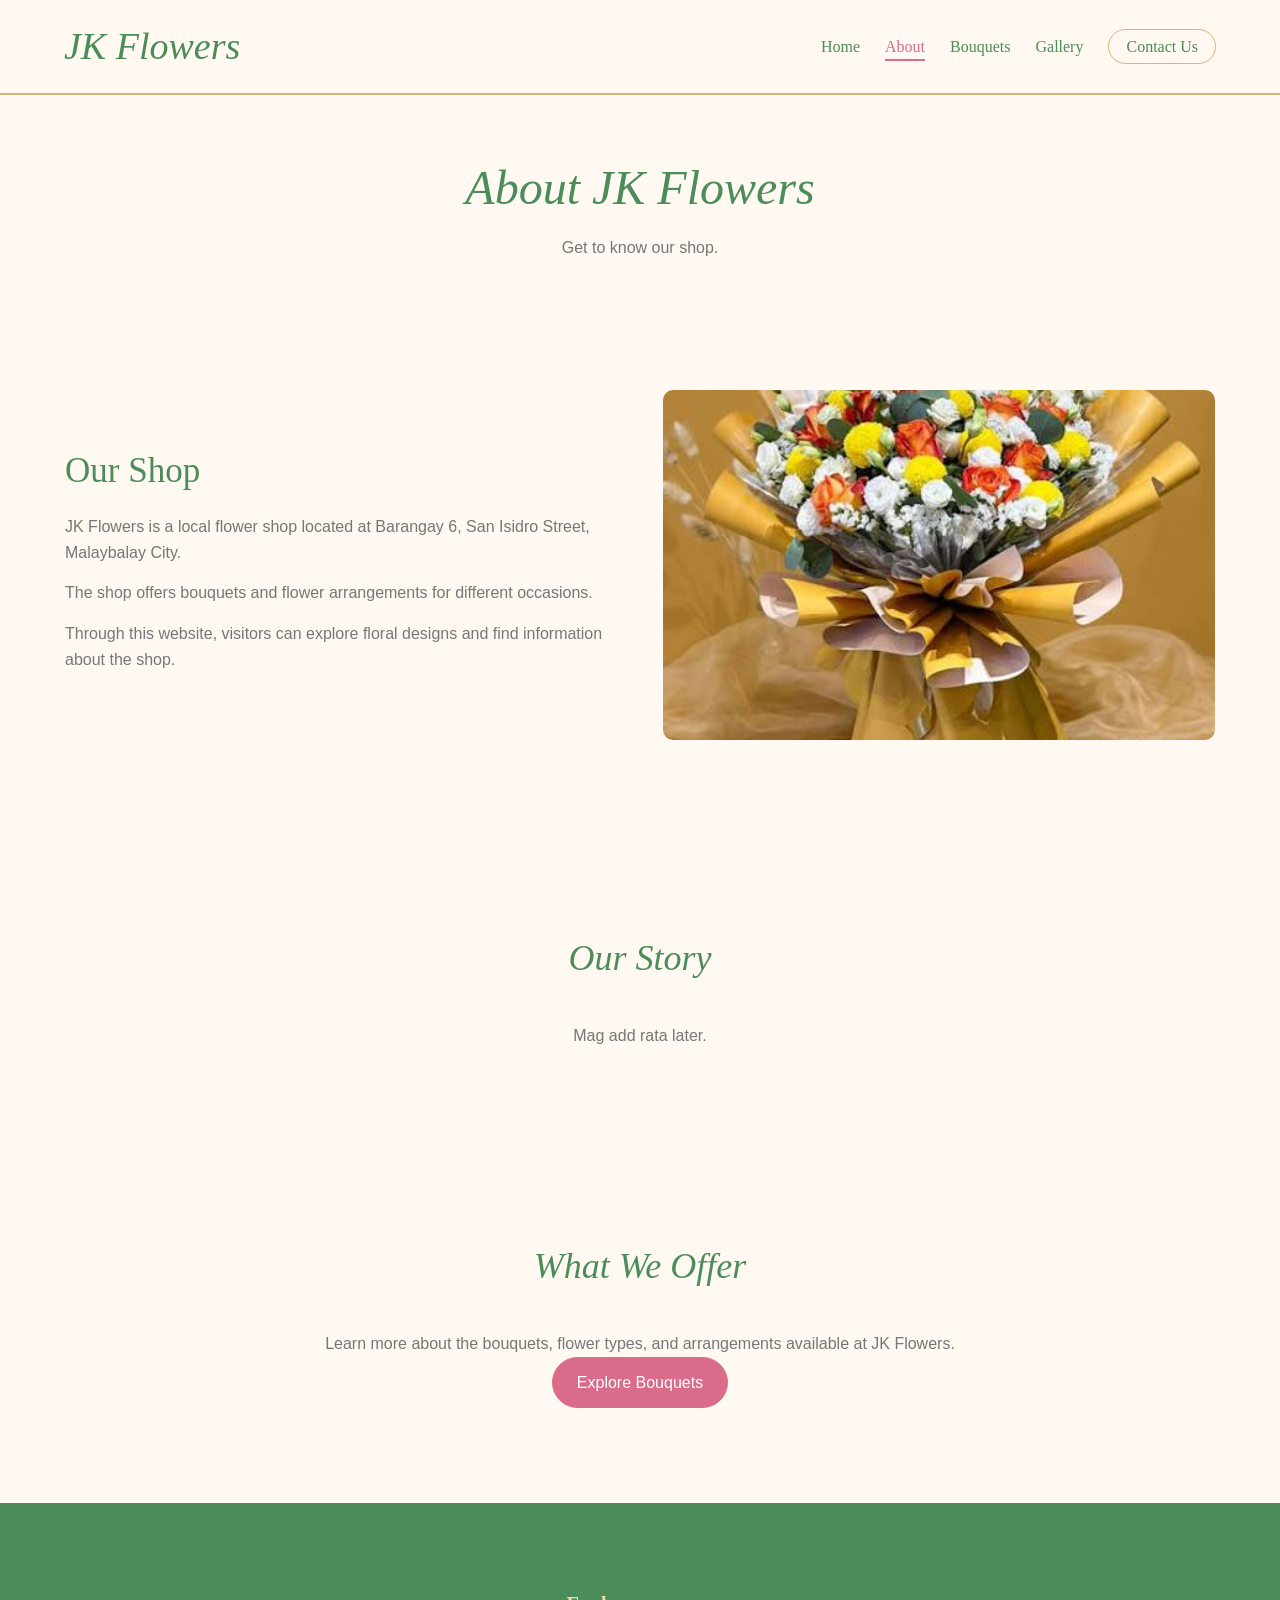
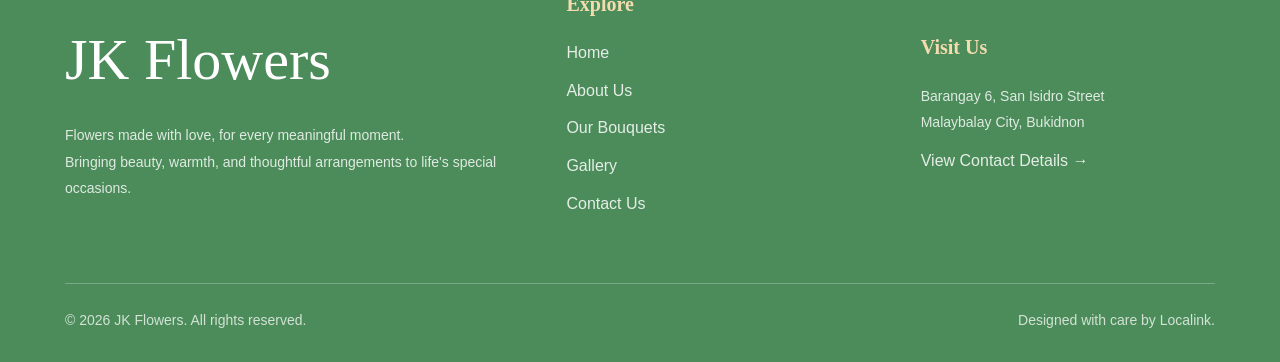
==== about.html @ 7b464dab "Add files via upload" ====
<!DOCTYPE html>
<html lang="en">
<head>
    <meta charset="UTF-8">
    <meta name="viewport" content="width=device-width, initial-scale=1.0">
    <title>JK Flowers | About</title>
    <link rel="stylesheet" href="style.css">
</head>
<body>

<header>
    <nav class="navbar">
        <a href="index.html" class="logo">JK Flowers</a>

        <ul class="nav-links">
            <li><a href="index.html">Home</a></li>
            <li><a href="about.html" class="active">About</a></li>
            <li><a href="bouquets.html">Bouquets</a></li>
            <li><a href="gallery.html">Gallery</a></li>
            <li><a href="contact.html" class="contact-link">Contact Us</a></li>
        </ul>
    </nav>
</header>

<main>

    <section class="page-banner">
        <h1>About JK Flowers</h1>
        <p>Get to know our shop.</p>
    </section>

    <section class="section">
        <div class="container about-layout">

            <div>
                <h2>Our Shop</h2>

                <p>
                    JK Flowers is a local flower shop located
                    at Barangay 6, San Isidro Street,
                    Malaybalay City.
                </p>

                <p>
                    The shop offers bouquets and flower
                    arrangements for different occasions.
                </p>

                <p>
                    Through this website, visitors can explore
                    floral designs and find information about
                    the shop.
                </p>
            </div>

            <div>
                <img src="images/shop.jpg"
                     alt="JK Flowers shop">
            </div>

        </div>
    </section>

    <section class="section">
        <div class="container intro">

            <div class="section-title">
                <h2>Our Story</h2>
            </div>

            <p>
                Mag add rata later.
            </p>

        </div>
    </section>

    <section class="section">
        <div class="container intro">

            <div class="section-title">
                <h2>What We Offer</h2>
            </div>

            <p>
                Learn more about the bouquets, flower types,
                and arrangements available at JK Flowers.
            </p>

            <a href="bouquets.html" class="btn">
                Explore Bouquets
            </a>

        </div>
    </section>

</main>


<footer class="site-footer">
    <div class="container">

        <div class="footer-content">

            <div class="footer-brand">
                <h2>JK Flowers</h2>
                <p>
                    Flowers made with love, for every
                    meaningful moment.
                </p>
                <p>
                    Bringing beauty, warmth, and thoughtful
                    arrangements to life's special occasions.
                </p>
            </div>

            <div class="footer-column">
                <h3>Explore</h3>
                <a href="index.html">Home</a>
                <a href="about.html">About Us</a>
                <a href="bouquets.html">Our Bouquets</a>
                <a href="gallery.html">Gallery</a>
                <a href="contact.html">Contact Us</a>
            </div>

            <div class="footer-column">
                <h3>Visit Us</h3>
                <p>Barangay 6, San Isidro Street</p>
                <p>Malaybalay City, Bukidnon</p>
                <a href="contact.html">View Contact Details →</a>
            </div>

        </div>

        <div class="footer-bottom">
            <p>© 2026 JK Flowers. All rights reserved.</p>
            <p>Designed with care by Localink.</p>
        </div>

    </div>
</footer>


</body>
</html>
---- style.css ----
:root {
    --rose: #D96C8A;
    --green: #4C8C5A;
    --white: #FFFFFF;
    --gold: #D6B77A;
    --ivory: #FFF9F2;
    --text: #333333;
    --muted: #777777;
}


* {
    margin: 0;
    padding: 0;
    box-sizing: border-box;
}

html {
    scroll-behavior: smooth;
}

body {
    background: var(--ivory);
    color: var(--text);
    font-family: Arial, Helvetica, sans-serif;
    line-height: 1.6;
}

img {
    display: block;
    width: 100%;
    object-fit: cover;
}

a {
    color: inherit;
    text-decoration: none;
}


@view-transition {
    navigation: auto;
}

::view-transition-old(root) {
    animation: fade-out 0.2s ease both;
}

::view-transition-new(root) {
    animation: fade-in 0.35s ease both;
}

@keyframes fade-out {
    from {
        opacity: 1;
    }

    to {
        opacity: 0;
    }
}

@keyframes fade-in {
    from {
        opacity: 0;
        transform: translateY(8px);
    }

    to {
        opacity: 1;
        transform: translateY(0);
    }
}



@keyframes page-entrance {
    from {
        opacity: 0;
        transform: translateY(10px);
    }

    to {
        opacity: 1;
        transform: translateY(0);
    }
}

body {
    animation: page-entrance 0.5s ease;
}



header {
    background: var(--ivory);
    border-bottom: 2px solid var(--gold);
    position: sticky;
    top: 0;
    z-index: 100;
}

.navbar {
    max-width: 1200px;
    width: 90%;
    margin: auto;
    padding: 16px 0;

    display: flex;
    align-items: center;
    justify-content: space-between;
    gap: 25px;
}

.logo {
    color: var(--green);
    font-family: Georgia, serif;
    font-size: 27px;
    font-weight: bold;
    font-style: italic;
}

.nav-links {
    display: flex;
    align-items: center;
    gap: 25px;
    list-style: none;
}

.nav-links a {
    color: var(--green);
    font-family: Georgia, serif;
    font-size: 16px;
    position: relative;
    transition: color 0.3s ease;
}



.nav-links a::after {
    content: "";
    position: absolute;
    width: 0;
    height: 2px;
    left: 0;
    bottom: -6px;
    background: var(--rose);
    transition: width 0.3s ease;
}

.nav-links a:hover::after,
.nav-links a.active::after {
    width: 100%;
}

.nav-links a:hover,
.nav-links a.active {
    color: var(--rose);
}

.contact-link {
    border: 1px solid var(--gold);
    border-radius: 25px;
    padding: 8px 17px;
}



.btn {
    display: inline-block;
    background: var(--rose);
    color: var(--white);
    border: 1px solid var(--rose);
    border-radius: 30px;
    padding: 12px 24px;
    transition: all 0.3s ease;
}

.btn:hover {
    background: var(--green);
    border-color: var(--green);
    transform: translateY(-3px);
}

.btn-outline {
    background: transparent;
    color: var(--text);
    border-color: var(--gold);
}

.btn-outline:hover {
    background: var(--gold);
    color: var(--white);
}



.container {
    max-width: 1150px;
    width: 90%;
    margin: auto;
}

.section {
    padding: 75px 0;
}

.section-title {
    text-align: center;
    margin-bottom: 35px;
}

.section-title h2 {
    color: var(--green);
    font-family: Georgia, serif;
    font-size: 36px;
    font-style: italic;
    font-weight: normal;
}

.section-title p {
    color: var(--muted);
    margin-top: 8px;
}



.hero {
    max-width: 1200px;
    width: 90%;
    margin: auto;
    padding: 65px 0;

    display: grid;
    grid-template-columns: 1fr 1fr;
    align-items: center;
    gap: 55px;
}

.hero-text h1 {
    font-family: Georgia, serif;
    font-size: clamp(42px, 5vw, 66px);
    font-weight: normal;
    line-height: 1.1;
    margin-bottom: 20px;
}

.hero-text h1 span {
    color: var(--rose);
    font-style: italic;
}

.hero-text p {
    color: var(--muted);
    margin-bottom: 25px;
}

.hero-buttons {
    display: flex;
    gap: 12px;
    flex-wrap: wrap;
}

.hero-image img {
    height: 390px;
    border-radius: 8px;
    box-shadow: 12px 12px 0 var(--gold);
    animation: gentle-float 6s ease-in-out infinite;
}

@keyframes gentle-float {
    0%, 100% {
        transform: translateY(0);
    }

    50% {
        transform: translateY(-7px);
    }
}



.intro {
    max-width: 800px;
    margin: auto;
    text-align: center;
}

.intro p {
    color: var(--muted);
    margin-top: 15px;
}



.product-grid {
    display: grid;
    grid-template-columns: repeat(3, 1fr);
    gap: 25px;
}

.product-card {
    background: var(--white);
    padding: 12px;
    border: 1px solid #eadfce;
    border-radius: 12px;
    overflow: hidden;

    transition:
        transform 0.35s ease,
        box-shadow 0.35s ease;
}

.product-card:hover {
    transform: translateY(-8px);
    box-shadow: 0 12px 25px rgba(51, 51, 51, 0.12);
}

.product-card img {
    height: 230px;
    border-radius: 8px;
    transition: transform 0.5s ease;
}

.product-card:hover img {
    transform: scale(1.04);
}

.product-card h3 {
    font-family: Georgia, serif;
    font-size: 19px;
    margin-top: 12px;
}

.product-card p {
    color: var(--muted);
    font-size: 14px;
}



.page-banner {
    text-align: center;
    padding: 55px 20px 35px;
}

.page-banner h1 {
    color: var(--green);
    font-family: Georgia, serif;
    font-size: 48px;
    font-weight: normal;
    font-style: italic;
}

.page-banner p {
    color: var(--muted);
    margin-top: 8px;
}



.about-layout {
    display: grid;
    grid-template-columns: 1fr 1fr;
    align-items: center;
    gap: 45px;
}

.about-layout img {
    height: 350px;
    border-radius: 10px;
}

.about-layout h2 {
    color: var(--green);
    font-family: Georgia, serif;
    font-size: 35px;
    font-weight: normal;
    margin-bottom: 15px;
}

.about-layout p {
    color: var(--muted);
    margin-bottom: 15px;
}



.bouquet-grid {
    display: grid;
    grid-template-columns: repeat(4, 1fr);
    gap: 25px;
}

.bouquet-card {
    text-align: center;
}

.bouquet-card img {
    height: 230px;
    border-radius: 9px;
    transition: transform 0.4s ease;
}

.bouquet-card:hover img {
    transform: scale(1.04);
}

.bouquet-info {
    background: var(--white);
    border: 1px solid var(--gold);
    border-radius: 12px;
    padding: 12px;
    margin-top: 12px;
}

.bouquet-info h3 {
    font-family: Georgia, serif;
    font-weight: normal;
}

.bouquet-info p {
    color: var(--muted);
    font-size: 13px;
}



.gallery-grid {
    display: grid;
    grid-template-columns: repeat(4, 1fr);
    gap: 20px;
}

.gallery-grid img {
    height: 260px;
    border-radius: 9px;
    transition:
        transform 0.4s ease,
        box-shadow 0.4s ease;
}

.gallery-grid img:hover {
    transform: scale(1.04);
    box-shadow: 0 10px 20px rgba(0, 0, 0, 0.15);
}

.contact-grid {
    display: grid;
    grid-template-columns: repeat(3, 1fr);
    gap: 22px;
}

.contact-card {
    background: var(--white);
    padding: 28px;
    border-radius: 12px;
    border: 1px solid #eadfce;
    text-align: center;

    transition:
        transform 0.3s ease,
        box-shadow 0.3s ease;
}

.contact-card:hover {
    transform: translateY(-6px);
    box-shadow: 0 8px 18px rgba(51, 51, 51, 0.08);
}

.contact-card h3 {
    color: var(--green);
    font-family: Georgia, serif;
    margin-bottom: 10px;
}

.contact-card p {
    color: var(--muted);
    font-size: 14px;
}

.map-link {
    display: inline-block;
    color: var(--rose);
    font-weight: bold;
    margin-top: 12px;
    transition: color 0.3s ease;
}

.map-link:hover {
    color: var(--green);
}


.map-section {
    margin-top: 50px;
    text-align: center;
}

.map-section h2 {
    color: var(--green);
    font-family: Georgia, serif;
    font-size: 32px;
    margin-bottom: 10px;
}

.map-section > p {
    color: var(--muted);
    margin-bottom: 20px;
}

.map-container {
    overflow: hidden;
    border-radius: 15px;
    border: 2px solid var(--gold);
    box-shadow: 0 8px 20px rgba(0, 0, 0, 0.08);
}

.map-container iframe {
    display: block;
    width: 100%;
    height: 350px;
    border: 0;
}



footer {
    background: var(--green);
    color: var(--white);
    margin-top: 60px;
    padding: 30px 5%;
}

.footer-content {
    max-width: 1150px;
    margin: auto;

    display: flex;
    align-items: center;
    justify-content: space-between;
    flex-wrap: wrap;
    gap: 25px;
}

.footer-content p {
    font-size: 14px;
}

.footer-content a {
    text-decoration: underline;
}



@media (max-width: 850px) {
    .navbar {
        flex-direction: column;
    }

    .nav-links {
        gap: 15px;
        flex-wrap: wrap;
        justify-content: center;
    }

    .hero {
        gap: 25px;
    }

    .bouquet-grid,
    .gallery-grid {
        grid-template-columns: repeat(2, 1fr);
    }
}



@media (max-width: 600px) {
    .hero,
    .about-layout {
        grid-template-columns: 1fr;
    }

    .hero {
        padding: 40px 0;
    }

    .hero-image img {
        height: 280px;
    }

    .product-grid,
    .contact-grid {
        grid-template-columns: 1fr;
    }

    .bouquet-grid,
    .gallery-grid {
        grid-template-columns: repeat(2, 1fr);
        gap: 12px;
    }

    .bouquet-card img,
    .gallery-grid img {
        height: 170px;
    }

    .section {
        padding: 45px 0;
    }

    .section-title h2 {
        font-size: 29px;
    }

    .page-banner h1 {
        font-size: 38px;
    }

    .footer-content {
        flex-direction: column;
        text-align: center;
    }

    .map-container iframe {
        height: 280px;
    }
}



@media (prefers-reduced-motion: reduce) {
    *,
    *::before,
    *::after {
        animation-duration: 0.01ms !important;
        animation-iteration-count: 1 !important;
        scroll-behavior: auto !important;
        transition-duration: 0.01ms !important;
    }
}



.contact-section {
    background: var(--ivory);
    padding: 80px 0;
}

.contact-grid {
    display: grid;
    grid-template-columns: repeat(3, 1fr);
    gap: 25px;
}

.contact-card {
    display: block;
    padding: 35px 25px;
    background: var(--white);
    border: 1px solid rgba(214, 183, 122, 0.35);
    border-radius: 18px;
    text-align: center;
    color: var(--text);
    text-decoration: none;
    box-shadow: 0 8px 25px rgba(0, 0, 0, 0.04);
    transition: transform 0.3s ease, box-shadow 0.3s ease;
}

.contact-card:hover {
    transform: translateY(-8px);
    box-shadow: 0 15px 35px rgba(0, 0, 0, 0.09);
}

.contact-icon {
    width: 60px;
    height: 60px;
    margin: 0 auto 20px;
    display: flex;
    align-items: center;
    justify-content: center;
    border-radius: 50%;
    background: var(--ivory);
    color: var(--rose);
    font-size: 30px;
}

.contact-card h3 {
    color: var(--green);
    margin-bottom: 15px;
    font-size: 21px;
}

.contact-card p {
    color: var(--muted);
    margin: 8px 0;
    line-height: 1.6;
}

.location-link {
    display: inline-block;
    margin-top: 18px;
    color: var(--rose);
    font-weight: bold;
}

.contact-note {
    display: inline-block;
    margin-top: 15px;
    color: var(--muted);
    font-size: 13px;
}



.map-popup {
    position: fixed;
    inset: 0;
    z-index: 9999;
    display: flex;
    align-items: center;
    justify-content: center;
    padding: 20px;
    opacity: 0;
    visibility: hidden;
    transition: opacity 0.3s ease, visibility 0.3s ease;
}

.map-popup:target {
    opacity: 1;
    visibility: visible;
}

.map-overlay {
    position: absolute;
    inset: 0;
    background: rgba(25, 35, 25, 0.7);
    backdrop-filter: blur(5px);
}

.map-popup-content {
    position: relative;
    z-index: 1;
    width: min(750px, 100%);
    padding: 25px;
    background: var(--white);
    border-radius: 18px;
    box-shadow: 0 20px 60px rgba(0, 0, 0, 0.2);
    transform: translateY(20px);
    transition: transform 0.3s ease;
}

.map-popup:target .map-popup-content {
    transform: translateY(0);
}

.map-popup-header {
    display: flex;
    align-items: center;
    justify-content: space-between;
    gap: 15px;
    margin-bottom: 20px;
}

.map-popup-header h2 {
    color: var(--green);
    margin-top: 5px;
}

.map-close {
    display: flex;
    align-items: center;
    justify-content: center;
    width: 40px;
    height: 40px;
    border-radius: 50%;
    background: var(--ivory);
    color: var(--rose);
    text-decoration: none;
    font-size: 28px;
    transition: background 0.3s ease;
}

.map-close:hover {
    background: #f5e5e9;
}

.map-popup iframe {
    display: block;
    width: 100%;
    border-radius: 12px;
}

.map-directions {
    display: inline-block;
    margin-top: 18px;
}



@media (max-width: 850px) {
    .contact-grid {
        grid-template-columns: 1fr 1fr;
    }
}

@media (max-width: 600px) {
    .contact-grid {
        grid-template-columns: 1fr;
    }

    .map-popup-content {
        padding: 18px;
    }

    .map-popup iframe {
        height: 320px;
    }
}

/* ==================================
   NEW CURSIVE LOGO
================================== */

.logo {
    font-family: "Brush Script MT", "Segoe Script", cursive;
    font-size: 38px;
    font-weight: normal;
    letter-spacing: 0;
    color: var(--green);
    text-decoration: none;
}
.logo span {
    color: #D6B77A;
    font-size: 38px;
}

/* ==================================
   LARGE HOMEPAGE HERO
================================== */

.hero {
    min-height: 680px;
}

.hero-full {
    position: relative;
    min-height: 720px;
    display: flex;
    align-items: center;
    justify-content: center;
    overflow: hidden;
    background:
        linear-gradient(
            rgba(25, 35, 25, 0.35),
            rgba(25, 35, 25, 0.48)
        ),
        url("images/hero.jpg") center 45% / cover no-repeat;
    color: white;
    text-align: center;
}

.hero-full .hero-content {
    position: relative;
    z-index: 2;
    width: min(850px, 90%);
    padding: 80px 20px;
}

.hero-full .eyebrow {
    color: #f6dfb0;
    letter-spacing: 4px;
}

.hero-full h1 {
    color: white;
    font-family: Georgia, serif;
    font-size: clamp(48px, 7vw, 88px);
    line-height: 1.08;
    margin: 20px 0;
}

.hero-full p {
    color: white;
    font-size: 18px;
    line-height: 1.8;
    max-width: 620px;
    margin: 0 auto 30px;
}

.hero-full .button {
    display: inline-block;
    margin: 6px;
}

/* ==================================
   SECTION SEPARATORS
================================== */

.section-divider {
    display: flex;
    align-items: center;
    justify-content: center;
    gap: 20px;
    padding: 12px 0;
    background: var(--ivory);
}

.section-divider::before,
.section-divider::after {
    content: "";
    width: min(180px, 25%);
    height: 1px;
    background: var(--gold);
}

.section-divider span {
    color: var(--rose);
    font-size: 22px;
}

/* Give sections more breathing room */

.section {
    padding-top: 95px;
    padding-bottom: 95px;
}

/* ==================================
   BIGGER FOOTER
================================== */

.site-footer {
    background: var(--green);
    color: white;
    padding: 85px 0 30px;
    margin-top: 0;
}

.footer-content {
    display: grid;
    grid-template-columns: 1.5fr 1fr 1fr;
    gap: 60px;
    padding-bottom: 55px;
}

.footer-brand h2 {
    font-family: "Brush Script MT", "Segoe Script", cursive;
    font-size: 58px;
    font-weight: normal;
    color: white;
    margin-bottom: 15px;
}

.footer-brand p,
.footer-column p {
    color: rgba(255, 255, 255, 0.82);
    line-height: 1.9;
}

.footer-column h3 {
    color: #f4dcae;
    font-family: Georgia, serif;
    font-size: 20px;
    margin-bottom: 20px;
}

.footer-column a {
    display: block;
    width: fit-content;
    margin: 12px 0;
    color: rgba(255, 255, 255, 0.85);
    text-decoration: none;
    transition: color 0.3s ease, transform 0.3s ease;
}

.footer-column a:hover {
    color: #f4dcae;
    transform: translateX(5px);
}

.footer-bottom {
    border-top: 1px solid rgba(255, 255, 255, 0.25);
    padding-top: 25px;
    display: flex;
    justify-content: space-between;
    gap: 15px;
    flex-wrap: wrap;
    color: rgba(255, 255, 255, 0.75);
    font-size: 14px;
}

/* ==================================
   PRODUCT POPUP
================================== */

.product-popup {
    position: fixed;
    inset: 0;
    z-index: 9999;
    display: flex;
    justify-content: center;
    align-items: center;
    padding: 20px;
    opacity: 0;
    visibility: hidden;
    transition: opacity 0.3s ease, visibility 0.3s ease;
}

.product-popup:target {
    opacity: 1;
    visibility: visible;
}

.product-overlay {
    position: absolute;
    inset: 0;
    background: rgba(25, 35, 25, 0.75);
    backdrop-filter: blur(6px);
}

.product-popup-content {
    position: relative;
    z-index: 1;
    width: min(850px, 100%);
    background: var(--white);
    border-radius: 20px;
    overflow: hidden;
    display: grid;
    grid-template-columns: 1fr 1fr;
    box-shadow: 0 20px 70px rgba(0, 0, 0, 0.25);
    transform: translateY(25px);
    transition: transform 0.3s ease;
}

.product-popup:target .product-popup-content {
    transform: translateY(0);
}

.product-popup-image {
    width: 100%;
    height: 100%;
    min-height: 430px;
    object-fit: cover;
}

.product-popup-details {
    padding: 45px 35px;
    display: flex;
    flex-direction: column;
    justify-content: center;
}

.product-popup-details .eyebrow {
    color: var(--rose);
    letter-spacing: 2px;
    font-size: 12px;
}

.product-popup-details h2 {
    color: var(--green);
    font-family: Georgia, serif;
    font-size: 32px;
    margin: 12px 0;
}

.product-price {
    color: var(--rose);
    font-size: 19px;
    font-weight: bold;
    margin: 18px 0;
}

.product-description {
    color: var(--muted);
    line-height: 1.8;
}

.product-popup-actions {
    display: flex;
    align-items: center;
    gap: 12px;
    flex-wrap: wrap;
    margin-top: 28px;
}

.product-next,
.product-prev {
    display: inline-block;
    padding: 12px 20px;
    background: var(--rose);
    color: white;
    text-decoration: none;
    border-radius: 30px;
    transition: background 0.3s ease;
}

.product-next:hover,
.product-prev:hover {
    background: var(--green);
}

.product-close {
    position: absolute;
    z-index: 2;
    top: 15px;
    right: 18px;
    width: 38px;
    height: 38px;
    display: flex;
    align-items: center;
    justify-content: center;
    border-radius: 50%;
    background: var(--ivory);
    color: var(--green);
    text-decoration: none;
    font-size: 25px;
}

/* Make product cards clickable */

.product-card {
    cursor: pointer;
}

.product-card a {
    text-decoration: none;
    color: inherit;
}

/* ==================================
   RESPONSIVE DESIGN
================================== */

@media (max-width: 850px) {
    .footer-content {
        grid-template-columns: 1fr 1fr;
        gap: 35px;
    }

    .hero-full {
        min-height: 600px;
    }
}

@media (max-width: 600px) {
    .logo {
        font-size: 30px;
    }

    .hero-full {
        min-height: 570px;
    }

    .hero-full h1 {
        font-size: 48px;
    }

    .section {
        padding-top: 65px;
        padding-bottom: 65px;
    }

    .footer-content {
        grid-template-columns: 1fr;
        gap: 30px;
    }

    .footer-brand h2 {
        font-size: 48px;
    }

    .product-popup-content {
        grid-template-columns: 1fr;
        max-height: 90vh;
        overflow-y: auto;
    }

    .product-popup-image {
        min-height: 250px;
        max-height: 300px;
    }

    .product-popup-details {
        padding: 25px;
    }
}
.hero-full .button {
    display: inline-block;
    padding: 15px 28px;
    margin: 8px;
    border-radius: 30px;
    background: var(--rose);
    color: white;
    text-decoration: none;
    transition: 0.3s ease;
}

.hero-full .button:hover {
    background: var(--green);
    transform: translateY(-3px);
}

.hero-full .button-outline {
    background: transparent;
    border: 1px solid white;
    color: white;
}

.hero-full .button-outline:hover {
    background: white;
    color: var(--green);
}
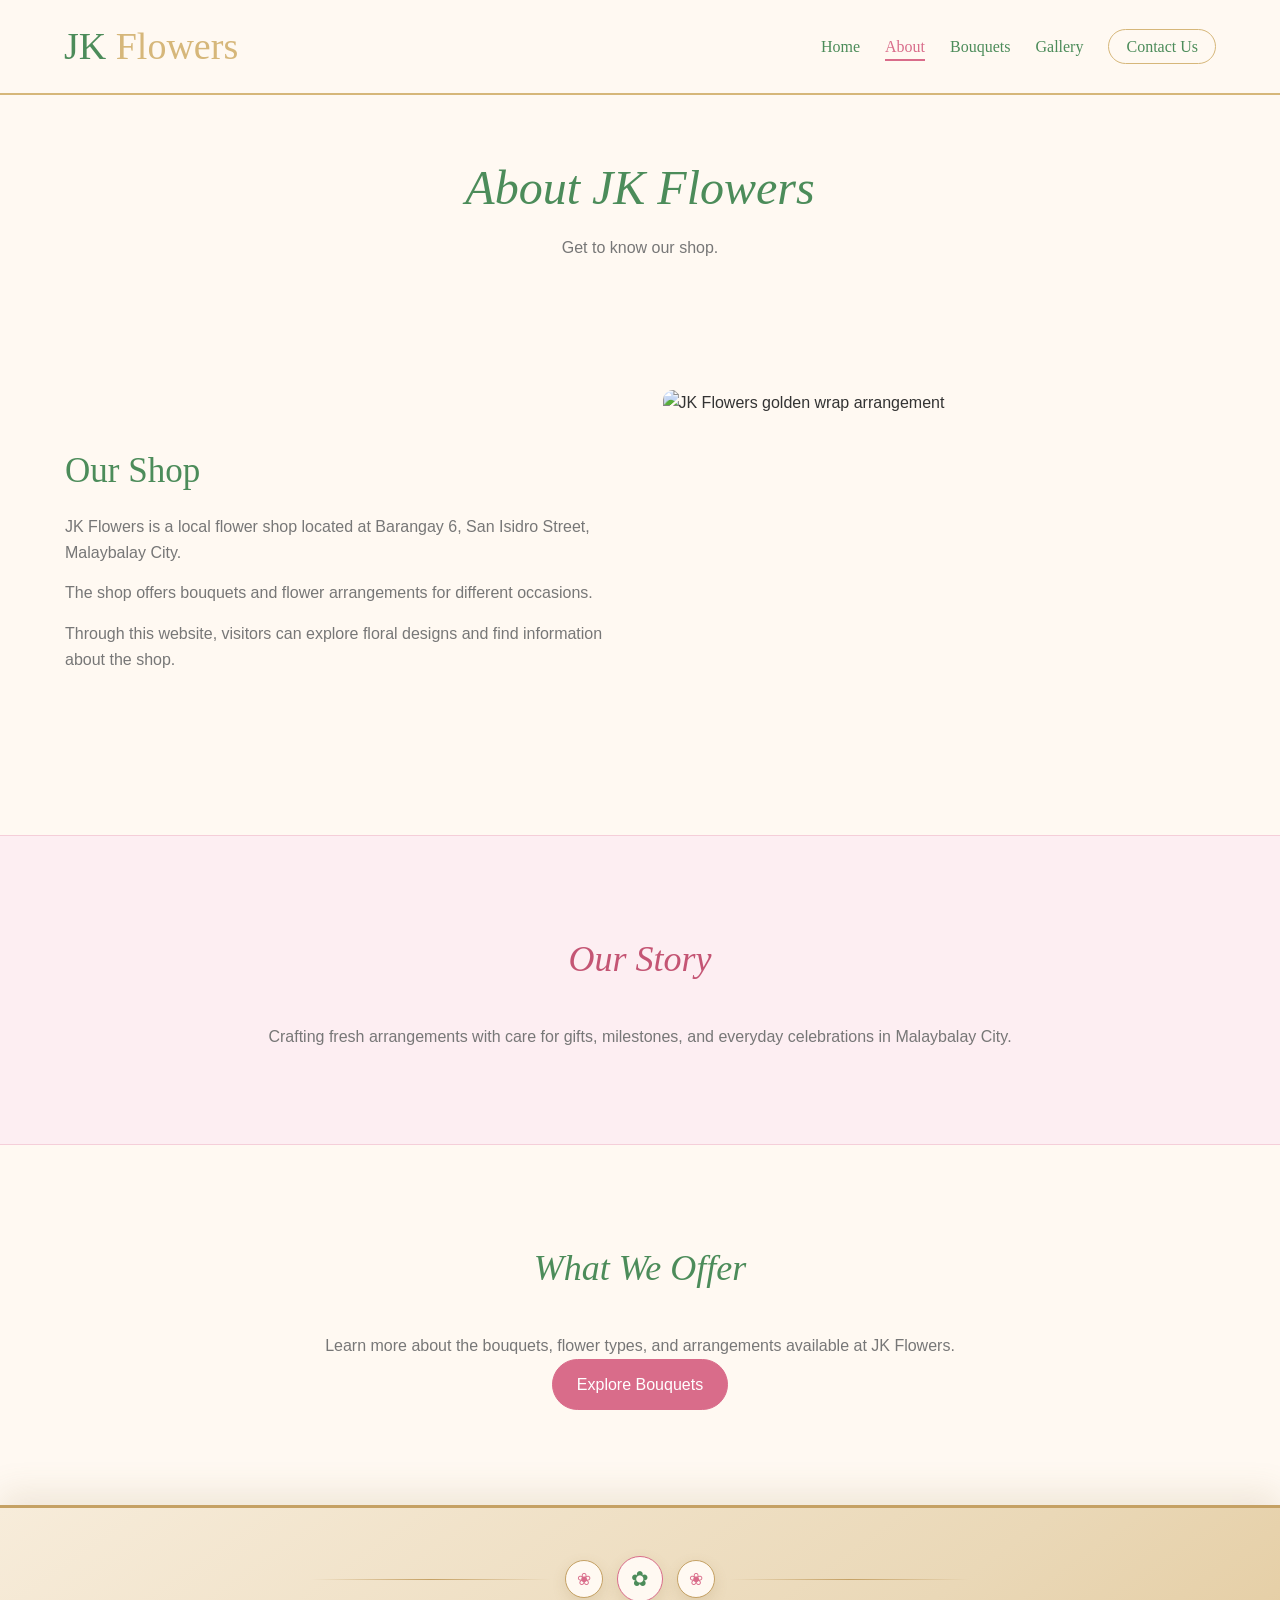
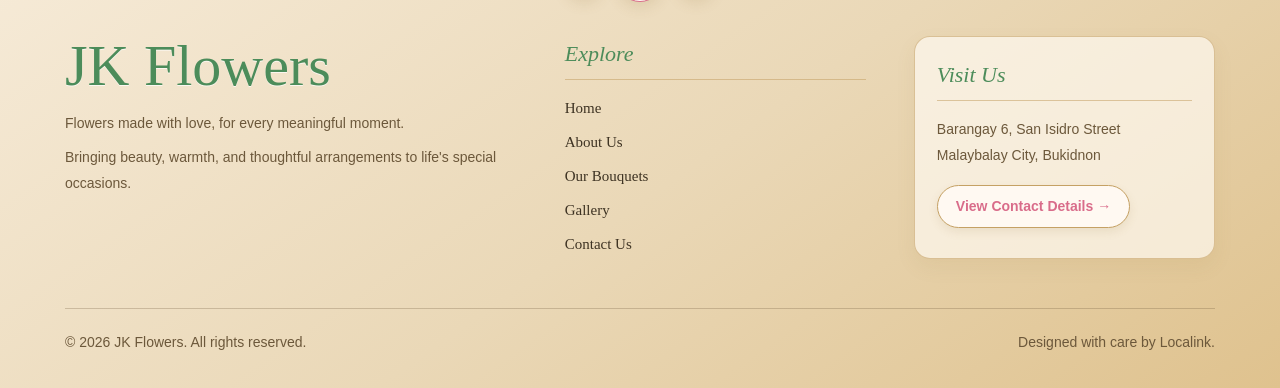
==== commit df6518c1: "Update about.html" ====
--- a/about.html
+++ b/about.html
@@ -1,4 +1,3 @@
-
 <!DOCTYPE html>
 <html lang="en">
 <head>
@@ -11,7 +10,7 @@
 
 <header>
     <nav class="navbar">
-        <a href="index.html" class="logo">JK Flowers</a>
+        <a href="index.html" class="logo">JK <span>Flowers</span></a>
 
         <ul class="nav-links">
             <li><a href="index.html">Home</a></li>
@@ -55,14 +54,14 @@
             </div>
 
             <div>
-                <img src="images/shop.jpg"
-                     alt="JK Flowers shop">
+                <img src="assets/shop.jpg"
+                     alt="JK Flowers golden wrap arrangement">
             </div>
 
         </div>
     </section>
 
-    <section class="section">
+    <section class="section welcome-palette">
         <div class="container intro">
 
             <div class="section-title">
@@ -70,7 +69,8 @@
             </div>
 
             <p>
-                Mag add rata later.
+                Crafting fresh arrangements with care for gifts,
+                milestones, and everyday celebrations in Malaybalay City.
             </p>
 
         </div>
@@ -97,9 +97,14 @@
 
 </main>
 
-
 <footer class="site-footer">
     <div class="container">
+
+        <div class="footer-bloom-crown">
+            <span>❀</span>
+            <span>✿</span>
+            <span>❀</span>
+        </div>
 
         <div class="footer-content">
 
@@ -124,11 +129,11 @@
                 <a href="contact.html">Contact Us</a>
             </div>
 
-            <div class="footer-column">
+            <div class="footer-column footer-visit-card">
                 <h3>Visit Us</h3>
                 <p>Barangay 6, San Isidro Street</p>
                 <p>Malaybalay City, Bukidnon</p>
-                <a href="contact.html">View Contact Details →</a>
+                <a href="contact.html" class="footer-pill-link">View Contact Details →</a>
             </div>
 
         </div>
@@ -141,6 +146,5 @@
     </div>
 </footer>
 
-
 </body>
 </html>
--- a/style.css
+++ b/style.css
@@ -1,13 +1,23 @@
 :root {
     --rose: #D96C8A;
+    --rose-deep: #C45574;
     --green: #4C8C5A;
+    --green-deep: #3E7A4B;
     --white: #FFFFFF;
     --gold: #D6B77A;
+    --gold-soft: #DFC58E;
+    --champagne: #EAD8B7;
+    --champagne-light: #F7ECDA;
+    --champagne-deep: #C5A164;
+    --champagne-ink: #3E3323;
+    --champagne-muted: #6C583B;
+    --blush-mist: #FDEEF2;
+    --sage-dew: #EDF6EF;
     --ivory: #FFF9F2;
     --text: #333333;
+    --charcoal: #3A3532;
     --muted: #777777;
 }
-
 
 * {
     margin: 0;
@@ -24,6 +34,7 @@
     color: var(--text);
     font-family: Arial, Helvetica, sans-serif;
     line-height: 1.6;
+    animation: page-entrance 0.5s ease;
 }
 
 img {
@@ -37,7 +48,6 @@
     text-decoration: none;
 }
 
-
 @view-transition {
     navigation: auto;
 }
@@ -72,8 +82,6 @@
     }
 }
 
-
-
 @keyframes page-entrance {
     from {
         opacity: 0;
@@ -85,12 +93,6 @@
         transform: translateY(0);
     }
 }
-
-body {
-    animation: page-entrance 0.5s ease;
-}
-
-
 
 header {
     background: var(--ivory);
@@ -105,7 +107,6 @@
     width: 90%;
     margin: auto;
     padding: 16px 0;
-
     display: flex;
     align-items: center;
     justify-content: space-between;
@@ -113,11 +114,17 @@
 }
 
 .logo {
-    color: var(--green);
-    font-family: Georgia, serif;
-    font-size: 27px;
-    font-weight: bold;
-    font-style: italic;
+    font-family: "Brush Script MT", "Segoe Script", cursive;
+    font-size: 38px;
+    font-weight: normal;
+    letter-spacing: 0;
+    color: var(--green);
+    text-decoration: none;
+}
+
+.logo span {
+    color: #D6B77A;
+    font-size: 38px;
 }
 
 .nav-links {
@@ -134,8 +141,6 @@
     position: relative;
     transition: color 0.3s ease;
 }
-
-
 
 .nav-links a::after {
     content: "";
@@ -164,8 +169,6 @@
     padding: 8px 17px;
 }
 
-
-
 .btn {
     display: inline-block;
     background: var(--rose);
@@ -189,11 +192,9 @@
 }
 
 .btn-outline:hover {
-    background: var(--gold);
-    color: var(--white);
-}
-
-
+    background: var(--champagne);
+    color: var(--champagne-ink);
+}
 
 .container {
     max-width: 1150px;
@@ -202,7 +203,35 @@
 }
 
 .section {
-    padding: 75px 0;
+    padding: 95px 0;
+}
+
+.welcome-palette {
+    background: var(--blush-mist);
+    border-top: 1px solid rgba(217, 108, 138, 0.25);
+    border-bottom: 1px solid rgba(217, 108, 138, 0.25);
+}
+
+.welcome-palette .section-title h2 {
+    color: var(--rose-deep);
+}
+
+.welcome-palette p {
+    color: var(--charcoal);
+}
+
+.featured-palette {
+    background: var(--sage-dew);
+    border-top: 1px solid rgba(76, 140, 90, 0.25);
+    border-bottom: 1px solid rgba(76, 140, 90, 0.25);
+}
+
+.featured-palette .section-title h2 {
+    color: var(--green-deep);
+}
+
+.featured-palette .product-card {
+    border-color: var(--gold-soft);
 }
 
 .section-title {
@@ -223,62 +252,118 @@
     margin-top: 8px;
 }
 
-
-
-.hero {
-    max-width: 1200px;
-    width: 90%;
-    margin: auto;
-    padding: 65px 0;
-
-    display: grid;
-    grid-template-columns: 1fr 1fr;
-    align-items: center;
-    gap: 55px;
-}
-
-.hero-text h1 {
+.hero-full {
+    position: relative;
+    min-height: 720px;
+    display: flex;
+    align-items: center;
+    justify-content: center;
+    overflow: hidden;
+    background:
+        linear-gradient(
+            rgba(25, 35, 25, 0.35),
+            rgba(25, 35, 25, 0.48)
+        ),
+        url("assets/hero.jpg") center 45% / cover no-repeat;
+    color: white;
+    text-align: center;
+}
+
+.hero-full .hero-content {
+    position: relative;
+    z-index: 2;
+    width: min(850px, 90%);
+    padding: 80px 20px;
+}
+
+.hero-full .eyebrow {
+    color: #f6dfb0;
+    letter-spacing: 4px;
+}
+
+.hero-full h1 {
+    color: white;
     font-family: Georgia, serif;
-    font-size: clamp(42px, 5vw, 66px);
-    font-weight: normal;
-    line-height: 1.1;
-    margin-bottom: 20px;
-}
-
-.hero-text h1 span {
+    font-size: clamp(48px, 7vw, 88px);
+    line-height: 1.08;
+    margin: 20px 0;
+}
+
+.hero-full p {
+    color: white;
+    font-size: 18px;
+    line-height: 1.8;
+    max-width: 620px;
+    margin: 0 auto 30px;
+}
+
+.hero-full .button {
+    display: inline-block;
+    padding: 15px 28px;
+    margin: 8px;
+    border-radius: 30px;
+    background: var(--rose);
+    color: white;
+    text-decoration: none;
+    transition: 0.3s ease;
+}
+
+.hero-full .button:hover {
+    background: var(--green);
+    transform: translateY(-3px);
+}
+
+.hero-full .button-outline {
+    background: transparent;
+    border: 1px solid white;
+    color: white;
+}
+
+.hero-full .button-outline:hover {
+    background: white;
+    color: var(--green);
+}
+
+.section-divider {
+    display: flex;
+    align-items: center;
+    justify-content: center;
+    gap: 20px;
+    padding: 12px 0;
+    background: var(--ivory);
+}
+
+.section-divider::before,
+.section-divider::after {
+    content: "";
+    width: min(180px, 25%);
+    height: 1px;
+    background: var(--gold);
+}
+
+.section-divider span {
     color: var(--rose);
-    font-style: italic;
-}
-
-.hero-text p {
-    color: var(--muted);
-    margin-bottom: 25px;
-}
-
-.hero-buttons {
-    display: flex;
-    gap: 12px;
-    flex-wrap: wrap;
-}
-
-.hero-image img {
-    height: 390px;
-    border-radius: 8px;
-    box-shadow: 12px 12px 0 var(--gold);
-    animation: gentle-float 6s ease-in-out infinite;
-}
-
-@keyframes gentle-float {
-    0%, 100% {
-        transform: translateY(0);
-    }
-
-    50% {
-        transform: translateY(-7px);
-    }
-}
-
-
+    font-size: 22px;
+}
+
+.section-divider.divider-floral {
+    gap: 16px;
+    padding: 8px 0;
+    background: transparent;
+}
+
+.section-divider.divider-floral::before,
+.section-divider.divider-floral::after {
+    flex: 1;
+    width: auto;
+    max-width: 140px;
+    background: linear-gradient(90deg, transparent, var(--gold), transparent);
+}
+
+.section-divider.divider-floral span {
+    font-size: 16px;
+    line-height: 1;
+}
 
 .intro {
     max-width: 800px;
@@ -291,8 +376,6 @@
     margin-top: 15px;
 }
 
-
-
 .product-grid {
     display: grid;
     grid-template-columns: repeat(3, 1fr);
@@ -300,12 +383,13 @@
 }
 
 .product-card {
+    display: block;
     background: var(--white);
     padding: 12px;
     border: 1px solid #eadfce;
     border-radius: 12px;
     overflow: hidden;
-
+    cursor: pointer;
     transition:
         transform 0.35s ease,
         box-shadow 0.35s ease;
@@ -327,17 +411,245 @@
 }
 
 .product-card h3 {
+    color: var(--green);
     font-family: Georgia, serif;
     font-size: 19px;
     margin-top: 12px;
 }
 
 .product-card p {
+    color: var(--rose);
+    font-size: 14px;
+    font-weight: bold;
+    margin-top: 4px;
+}
+
+/* =========================================
+   BOUQUETS 6-PAGE PAGINATION (PAGES 1-5: 9, PAGE 6: 5)
+   ========================================= */
+.bouquets-section {
+    padding-top: 25px;
+}
+
+.pagination-bar {
+    display: flex;
+    align-items: center;
+    justify-content: center;
+    flex-wrap: wrap;
+    gap: 10px;
+    margin-bottom: 28px;
+}
+
+.pagination-bottom {
+    margin-top: 42px;
+    margin-bottom: 0;
+}
+
+.pagination-label {
+    color: var(--champagne-muted);
+    font-family: Georgia, serif;
+    font-size: 15px;
+    margin-right: 4px;
+}
+
+.page-link {
+    display: inline-flex;
+    align-items: center;
+    justify-content: center;
+    min-width: 42px;
+    height: 42px;
+    padding: 0 14px;
+    border-radius: 999px;
+    background: var(--white);
+    border: 1px solid var(--gold);
+    color: var(--green);
+    font-family: Georgia, serif;
+    font-size: 15px;
+    font-weight: bold;
+    transition: all 0.25s ease;
+}
+
+.page-link:hover {
+    background: var(--blush-mist);
+    border-color: var(--rose);
+    color: var(--rose-deep);
+    transform: translateY(-2px);
+}
+
+.page-indicator {
+    text-align: center;
     color: var(--muted);
+    font-family: Georgia, serif;
+    font-style: italic;
+    font-size: 15px;
+    margin-bottom: 24px;
+}
+
+/* Default state: Page 1 visible, Pages 2-6 hidden */
+.bouquets-page {
+    display: none;
+}
+
+.bouquets-page-1 {
+    display: block;
+}
+
+.page-btn-1 {
+    background: var(--rose);
+    border-color: var(--rose);
+    color: var(--white);
+}
+
+/* When #page-2 is targeted */
+#page-2:target .bouquets-page-1,
+#page-2:target .bouquets-page-3,
+#page-2:target .bouquets-page-4,
+#page-2:target .bouquets-page-5,
+#page-2:target .bouquets-page-6 {
+    display: none;
+}
+#page-2:target .bouquets-page-2 {
+    display: block;
+}
+#page-2:target .page-btn-1 {
+    background: var(--white);
+    border-color: var(--gold);
+    color: var(--green);
+}
+#page-2:target .page-btn-2 {
+    background: var(--rose);
+    border-color: var(--rose);
+    color: var(--white);
+}
+
+/* When #page-3 is targeted */
+#page-3:target .bouquets-page-1,
+#page-3:target .bouquets-page-2,
+#page-3:target .bouquets-page-4,
+#page-3:target .bouquets-page-5,
+#page-3:target .bouquets-page-6 {
+    display: none;
+}
+#page-3:target .bouquets-page-3 {
+    display: block;
+}
+#page-3:target .page-btn-1 {
+    background: var(--white);
+    border-color: var(--gold);
+    color: var(--green);
+}
+#page-3:target .page-btn-3 {
+    background: var(--rose);
+    border-color: var(--rose);
+    color: var(--white);
+}
+
+/* When #page-4 is targeted */
+#page-4:target .bouquets-page-1,
+#page-4:target .bouquets-page-2,
+#page-4:target .bouquets-page-3,
+#page-4:target .bouquets-page-5,
+#page-4:target .bouquets-page-6 {
+    display: none;
+}
+#page-4:target .bouquets-page-4 {
+    display: block;
+}
+#page-4:target .page-btn-1 {
+    background: var(--white);
+    border-color: var(--gold);
+    color: var(--green);
+}
+#page-4:target .page-btn-4 {
+    background: var(--rose);
+    border-color: var(--rose);
+    color: var(--white);
+}
+
+/* When #page-5 is targeted */
+#page-5:target .bouquets-page-1,
+#page-5:target .bouquets-page-2,
+#page-5:target .bouquets-page-3,
+#page-5:target .bouquets-page-4,
+#page-5:target .bouquets-page-6 {
+    display: none;
+}
+#page-5:target .bouquets-page-5 {
+    display: block;
+}
+#page-5:target .page-btn-1 {
+    background: var(--white);
+    border-color: var(--gold);
+    color: var(--green);
+}
+#page-5:target .page-btn-5 {
+    background: var(--rose);
+    border-color: var(--rose);
+    color: var(--white);
+}
+
+/* When #page-6 is targeted */
+#page-6:target .bouquets-page-1,
+#page-6:target .bouquets-page-2,
+#page-6:target .bouquets-page-3,
+#page-6:target .bouquets-page-4,
+#page-6:target .bouquets-page-5 {
+    display: none;
+}
+#page-6:target .bouquets-page-6 {
+    display: block;
+}
+#page-6:target .page-btn-1 {
+    background: var(--white);
+    border-color: var(--gold);
+    color: var(--green);
+}
+#page-6:target .page-btn-6 {
+    background: var(--rose);
+    border-color: var(--rose);
+    color: var(--white);
+}
+
+/* Keep Page 1 highlighted when explicitly #page-1 */
+#page-1:target .page-btn-1 {
+    background: var(--rose);
+    border-color: var(--rose);
+    color: var(--white);
+}
+
+.page-step-actions {
+    display: flex;
+    justify-content: center;
+    gap: 14px;
+    flex-wrap: wrap;
+    margin-top: 32px;
+}
+
+.page-step-btn {
+    display: inline-block;
+    padding: 11px 22px;
+    border-radius: 30px;
+    background: var(--rose);
+    color: var(--white);
     font-size: 14px;
-}
-
-
+    transition: all 0.25s ease;
+}
+
+.page-step-btn:hover {
+    background: var(--green);
+    transform: translateY(-2px);
+}
+
+.page-step-prev {
+    background: var(--white);
+    color: var(--green);
+    border: 1px solid var(--gold);
+}
+
+.page-step-prev:hover {
+    background: var(--champagne-light);
+    color: var(--rose-deep);
+}
 
 .page-banner {
     text-align: center;
@@ -357,8 +669,6 @@
     margin-top: 8px;
 }
 
-
-
 .about-layout {
     display: grid;
     grid-template-columns: 1fr 1fr;
@@ -383,48 +693,6 @@
     color: var(--muted);
     margin-bottom: 15px;
 }
-
-
-
-.bouquet-grid {
-    display: grid;
-    grid-template-columns: repeat(4, 1fr);
-    gap: 25px;
-}
-
-.bouquet-card {
-    text-align: center;
-}
-
-.bouquet-card img {
-    height: 230px;
-    border-radius: 9px;
-    transition: transform 0.4s ease;
-}
-
-.bouquet-card:hover img {
-    transform: scale(1.04);
-}
-
-.bouquet-info {
-    background: var(--white);
-    border: 1px solid var(--gold);
-    border-radius: 12px;
-    padding: 12px;
-    margin-top: 12px;
-}
-
-.bouquet-info h3 {
-    font-family: Georgia, serif;
-    font-weight: normal;
-}
-
-.bouquet-info p {
-    color: var(--muted);
-    font-size: 13px;
-}
-
-
 
 .gallery-grid {
     display: grid;
@@ -444,204 +712,6 @@
     transform: scale(1.04);
     box-shadow: 0 10px 20px rgba(0, 0, 0, 0.15);
 }
-
-.contact-grid {
-    display: grid;
-    grid-template-columns: repeat(3, 1fr);
-    gap: 22px;
-}
-
-.contact-card {
-    background: var(--white);
-    padding: 28px;
-    border-radius: 12px;
-    border: 1px solid #eadfce;
-    text-align: center;
-
-    transition:
-        transform 0.3s ease,
-        box-shadow 0.3s ease;
-}
-
-.contact-card:hover {
-    transform: translateY(-6px);
-    box-shadow: 0 8px 18px rgba(51, 51, 51, 0.08);
-}
-
-.contact-card h3 {
-    color: var(--green);
-    font-family: Georgia, serif;
-    margin-bottom: 10px;
-}
-
-.contact-card p {
-    color: var(--muted);
-    font-size: 14px;
-}
-
-.map-link {
-    display: inline-block;
-    color: var(--rose);
-    font-weight: bold;
-    margin-top: 12px;
-    transition: color 0.3s ease;
-}
-
-.map-link:hover {
-    color: var(--green);
-}
-
-
-.map-section {
-    margin-top: 50px;
-    text-align: center;
-}
-
-.map-section h2 {
-    color: var(--green);
-    font-family: Georgia, serif;
-    font-size: 32px;
-    margin-bottom: 10px;
-}
-
-.map-section > p {
-    color: var(--muted);
-    margin-bottom: 20px;
-}
-
-.map-container {
-    overflow: hidden;
-    border-radius: 15px;
-    border: 2px solid var(--gold);
-    box-shadow: 0 8px 20px rgba(0, 0, 0, 0.08);
-}
-
-.map-container iframe {
-    display: block;
-    width: 100%;
-    height: 350px;
-    border: 0;
-}
-
-
-
-footer {
-    background: var(--green);
-    color: var(--white);
-    margin-top: 60px;
-    padding: 30px 5%;
-}
-
-.footer-content {
-    max-width: 1150px;
-    margin: auto;
-
-    display: flex;
-    align-items: center;
-    justify-content: space-between;
-    flex-wrap: wrap;
-    gap: 25px;
-}
-
-.footer-content p {
-    font-size: 14px;
-}
-
-.footer-content a {
-    text-decoration: underline;
-}
-
-
-
-@media (max-width: 850px) {
-    .navbar {
-        flex-direction: column;
-    }
-
-    .nav-links {
-        gap: 15px;
-        flex-wrap: wrap;
-        justify-content: center;
-    }
-
-    .hero {
-        gap: 25px;
-    }
-
-    .bouquet-grid,
-    .gallery-grid {
-        grid-template-columns: repeat(2, 1fr);
-    }
-}
-
-
-
-@media (max-width: 600px) {
-    .hero,
-    .about-layout {
-        grid-template-columns: 1fr;
-    }
-
-    .hero {
-        padding: 40px 0;
-    }
-
-    .hero-image img {
-        height: 280px;
-    }
-
-    .product-grid,
-    .contact-grid {
-        grid-template-columns: 1fr;
-    }
-
-    .bouquet-grid,
-    .gallery-grid {
-        grid-template-columns: repeat(2, 1fr);
-        gap: 12px;
-    }
-
-    .bouquet-card img,
-    .gallery-grid img {
-        height: 170px;
-    }
-
-    .section {
-        padding: 45px 0;
-    }
-
-    .section-title h2 {
-        font-size: 29px;
-    }
-
-    .page-banner h1 {
-        font-size: 38px;
-    }
-
-    .footer-content {
-        flex-direction: column;
-        text-align: center;
-    }
-
-    .map-container iframe {
-        height: 280px;
-    }
-}
-
-
-
-@media (prefers-reduced-motion: reduce) {
-    *,
-    *::before,
-    *::after {
-        animation-duration: 0.01ms !important;
-        animation-iteration-count: 1 !important;
-        scroll-behavior: auto !important;
-        transition-duration: 0.01ms !important;
-    }
-}
-
-
 
 .contact-section {
     background: var(--ivory);
@@ -687,6 +757,7 @@
 
 .contact-card h3 {
     color: var(--green);
+    font-family: Georgia, serif;
     margin-bottom: 15px;
     font-size: 21px;
 }
@@ -710,8 +781,6 @@
     color: var(--muted);
     font-size: 13px;
 }
-
-
 
 .map-popup {
     position: fixed;
@@ -795,204 +864,6 @@
     display: inline-block;
     margin-top: 18px;
 }
-
-
-
-@media (max-width: 850px) {
-    .contact-grid {
-        grid-template-columns: 1fr 1fr;
-    }
-}
-
-@media (max-width: 600px) {
-    .contact-grid {
-        grid-template-columns: 1fr;
-    }
-
-    .map-popup-content {
-        padding: 18px;
-    }
-
-    .map-popup iframe {
-        height: 320px;
-    }
-}
-
-/* ==================================
-   NEW CURSIVE LOGO
-================================== */
-
-.logo {
-    font-family: "Brush Script MT", "Segoe Script", cursive;
-    font-size: 38px;
-    font-weight: normal;
-    letter-spacing: 0;
-    color: var(--green);
-    text-decoration: none;
-}
-.logo span {
-    color: #D6B77A;
-    font-size: 38px;
-}
-
-/* ==================================
-   LARGE HOMEPAGE HERO
-================================== */
-
-.hero {
-    min-height: 680px;
-}
-
-.hero-full {
-    position: relative;
-    min-height: 720px;
-    display: flex;
-    align-items: center;
-    justify-content: center;
-    overflow: hidden;
-    background:
-        linear-gradient(
-            rgba(25, 35, 25, 0.35),
-            rgba(25, 35, 25, 0.48)
-        ),
-        url("images/hero.jpg") center 45% / cover no-repeat;
-    color: white;
-    text-align: center;
-}
-
-.hero-full .hero-content {
-    position: relative;
-    z-index: 2;
-    width: min(850px, 90%);
-    padding: 80px 20px;
-}
-
-.hero-full .eyebrow {
-    color: #f6dfb0;
-    letter-spacing: 4px;
-}
-
-.hero-full h1 {
-    color: white;
-    font-family: Georgia, serif;
-    font-size: clamp(48px, 7vw, 88px);
-    line-height: 1.08;
-    margin: 20px 0;
-}
-
-.hero-full p {
-    color: white;
-    font-size: 18px;
-    line-height: 1.8;
-    max-width: 620px;
-    margin: 0 auto 30px;
-}
-
-.hero-full .button {
-    display: inline-block;
-    margin: 6px;
-}
-
-/* ==================================
-   SECTION SEPARATORS
-================================== */
-
-.section-divider {
-    display: flex;
-    align-items: center;
-    justify-content: center;
-    gap: 20px;
-    padding: 12px 0;
-    background: var(--ivory);
-}
-
-.section-divider::before,
-.section-divider::after {
-    content: "";
-    width: min(180px, 25%);
-    height: 1px;
-    background: var(--gold);
-}
-
-.section-divider span {
-    color: var(--rose);
-    font-size: 22px;
-}
-
-/* Give sections more breathing room */
-
-.section {
-    padding-top: 95px;
-    padding-bottom: 95px;
-}
-
-/* ==================================
-   BIGGER FOOTER
-================================== */
-
-.site-footer {
-    background: var(--green);
-    color: white;
-    padding: 85px 0 30px;
-    margin-top: 0;
-}
-
-.footer-content {
-    display: grid;
-    grid-template-columns: 1.5fr 1fr 1fr;
-    gap: 60px;
-    padding-bottom: 55px;
-}
-
-.footer-brand h2 {
-    font-family: "Brush Script MT", "Segoe Script", cursive;
-    font-size: 58px;
-    font-weight: normal;
-    color: white;
-    margin-bottom: 15px;
-}
-
-.footer-brand p,
-.footer-column p {
-    color: rgba(255, 255, 255, 0.82);
-    line-height: 1.9;
-}
-
-.footer-column h3 {
-    color: #f4dcae;
-    font-family: Georgia, serif;
-    font-size: 20px;
-    margin-bottom: 20px;
-}
-
-.footer-column a {
-    display: block;
-    width: fit-content;
-    margin: 12px 0;
-    color: rgba(255, 255, 255, 0.85);
-    text-decoration: none;
-    transition: color 0.3s ease, transform 0.3s ease;
-}
-
-.footer-column a:hover {
-    color: #f4dcae;
-    transform: translateX(5px);
-}
-
-.footer-bottom {
-    border-top: 1px solid rgba(255, 255, 255, 0.25);
-    padding-top: 25px;
-    display: flex;
-    justify-content: space-between;
-    gap: 15px;
-    flex-wrap: wrap;
-    color: rgba(255, 255, 255, 0.75);
-    font-size: 14px;
-}
-
-/* ==================================
-   PRODUCT POPUP
-================================== */
 
 .product-popup {
     position: fixed;
@@ -1117,22 +988,178 @@
     font-size: 25px;
 }
 
-/* Make product cards clickable */
-
-.product-card {
-    cursor: pointer;
-}
-
-.product-card a {
+.site-footer {
+    background: linear-gradient(145deg, var(--champagne-light) 0%, var(--champagne) 54%, #DFC28E 100%);
+    color: var(--champagne-ink);
+    padding: 48px 0 34px;
+    margin-top: 0;
+    border-top: 3px solid var(--champagne-deep);
+    box-shadow: 0 -12px 32px rgba(145, 112, 54, 0.14);
+}
+
+.footer-bloom-crown {
+    display: flex;
+    align-items: center;
+    justify-content: center;
+    gap: 14px;
+    margin-bottom: 34px;
+}
+
+.footer-bloom-crown::before,
+.footer-bloom-crown::after {
+    content: "";
+    flex: 1;
+    max-width: 240px;
+    height: 1px;
+    background: linear-gradient(90deg, transparent, var(--champagne-deep), transparent);
+}
+
+.footer-bloom-crown span {
+    display: inline-flex;
+    align-items: center;
+    justify-content: center;
+    width: 38px;
+    height: 38px;
+    border-radius: 50%;
+    background: var(--ivory);
+    border: 1px solid var(--champagne-deep);
+    color: var(--rose);
+    font-size: 17px;
+    box-shadow: 0 5px 14px rgba(145, 112, 54, 0.16);
+}
+
+.footer-bloom-crown span:nth-child(2) {
+    width: 46px;
+    height: 46px;
+    font-size: 21px;
+    color: var(--green);
+    border-color: var(--rose);
+}
+
+.footer-content {
+    max-width: 1150px;
+    margin: auto;
+    display: grid;
+    grid-template-columns: 1.5fr 1fr 1fr;
+    gap: 48px;
+    padding-bottom: 42px;
+    align-items: start;
+}
+
+.footer-content p {
+    font-size: 14px;
+}
+
+.footer-content a {
     text-decoration: none;
-    color: inherit;
-}
-
-/* ==================================
-   RESPONSIVE DESIGN
-================================== */
+}
+
+.footer-brand h2 {
+    font-family: "Brush Script MT", "Segoe Script", cursive;
+    font-size: 58px;
+    font-weight: normal;
+    color: var(--green);
+    margin-bottom: 14px;
+    line-height: 1.05;
+    text-shadow: 0 1px 0 rgba(255, 255, 255, 0.7);
+}
+
+.footer-brand p,
+.footer-column p {
+    color: var(--champagne-muted);
+    line-height: 1.85;
+}
+
+.footer-brand p + p {
+    margin-top: 8px;
+}
+
+.footer-column h3 {
+    color: var(--green);
+    font-family: Georgia, serif;
+    font-style: italic;
+    font-weight: normal;
+    font-size: 22px;
+    margin-bottom: 16px;
+    padding-bottom: 8px;
+    border-bottom: 1px solid rgba(197, 161, 100, 0.55);
+}
+
+.footer-column a {
+    display: block;
+    width: fit-content;
+    margin: 10px 0;
+    color: var(--champagne-ink);
+    font-family: Georgia, serif;
+    font-size: 15px;
+    transition: color 0.3s ease, transform 0.3s ease;
+}
+
+.footer-column a:not(.footer-pill-link):hover {
+    color: var(--rose);
+    transform: translateX(6px);
+}
+
+.footer-visit-card {
+    background: rgba(255, 251, 244, 0.68);
+    border: 1px solid rgba(197, 161, 100, 0.6);
+    border-radius: 16px;
+    padding: 20px 22px;
+    box-shadow: 0 8px 20px rgba(145, 112, 54, 0.08);
+}
+
+.footer-pill-link {
+    margin-top: 16px !important;
+    padding: 9px 18px;
+    border-radius: 999px;
+    background: var(--ivory);
+    border: 1px solid var(--champagne-deep);
+    color: var(--rose) !important;
+    font-family: Arial, Helvetica, sans-serif !important;
+    font-size: 14px !important;
+    font-weight: bold;
+    box-shadow: 0 4px 10px rgba(145, 112, 54, 0.12);
+    transition: all 0.3s ease;
+}
+
+.footer-pill-link:hover {
+    background: var(--rose) !important;
+    border-color: var(--rose) !important;
+    color: var(--white) !important;
+    transform: translateY(-2px);
+}
+
+.footer-bottom {
+    border-top: 1px solid rgba(108, 88, 59, 0.28);
+    padding-top: 22px;
+    display: flex;
+    justify-content: space-between;
+    gap: 15px;
+    flex-wrap: wrap;
+    color: var(--champagne-muted);
+    font-size: 14px;
+}
 
 @media (max-width: 850px) {
+    .navbar {
+        flex-direction: column;
+    }
+
+    .nav-links {
+        gap: 15px;
+        flex-wrap: wrap;
+        justify-content: center;
+    }
+
+    .product-grid,
+    .gallery-grid {
+        grid-template-columns: repeat(2, 1fr);
+    }
+
+    .contact-grid {
+        grid-template-columns: 1fr 1fr;
+    }
+
     .footer-content {
         grid-template-columns: 1fr 1fr;
         gap: 35px;
@@ -1148,25 +1175,60 @@
         font-size: 30px;
     }
 
+    .about-layout {
+        grid-template-columns: 1fr;
+    }
+
+    .product-grid,
+    .contact-grid {
+        grid-template-columns: 1fr;
+    }
+
+    .gallery-grid {
+        grid-template-columns: repeat(2, 1fr);
+        gap: 12px;
+    }
+
+    .gallery-grid img {
+        height: 170px;
+    }
+
+    .section {
+        padding: 65px 0;
+    }
+
+    .section-title h2 {
+        font-size: 29px;
+    }
+
+    .page-banner h1 {
+        font-size: 38px;
+    }
+
+    .footer-content {
+        flex-direction: column;
+        text-align: center;
+        grid-template-columns: 1fr;
+        gap: 30px;
+    }
+
+    .footer-column h3 {
+        text-align: center;
+    }
+
+    .footer-column a {
+        margin: 10px auto;
+    }
+
+    .footer-brand h2 {
+        font-size: 48px;
+    }
+
     .hero-full {
         min-height: 570px;
     }
 
     .hero-full h1 {
-        font-size: 48px;
-    }
-
-    .section {
-        padding-top: 65px;
-        padding-bottom: 65px;
-    }
-
-    .footer-content {
-        grid-template-columns: 1fr;
-        gap: 30px;
-    }
-
-    .footer-brand h2 {
         font-size: 48px;
     }
 
@@ -1185,29 +1247,14 @@
         padding: 25px;
     }
 }
-.hero-full .button {
-    display: inline-block;
-    padding: 15px 28px;
-    margin: 8px;
-    border-radius: 30px;
-    background: var(--rose);
-    color: white;
-    text-decoration: none;
-    transition: 0.3s ease;
-}
-
-.hero-full .button:hover {
-    background: var(--green);
-    transform: translateY(-3px);
-}
-
-.hero-full .button-outline {
-    background: transparent;
-    border: 1px solid white;
-    color: white;
-}
-
-.hero-full .button-outline:hover {
-    background: white;
-    color: var(--green);
-}+
+@media (prefers-reduced-motion: reduce) {
+    *,
+    *::before,
+    *::after {
+        animation-duration: 0.01ms !important;
+        animation-iteration-count: 1 !important;
+        scroll-behavior: auto !important;
+        transition-duration: 0.01ms !important;
+    }
+}
